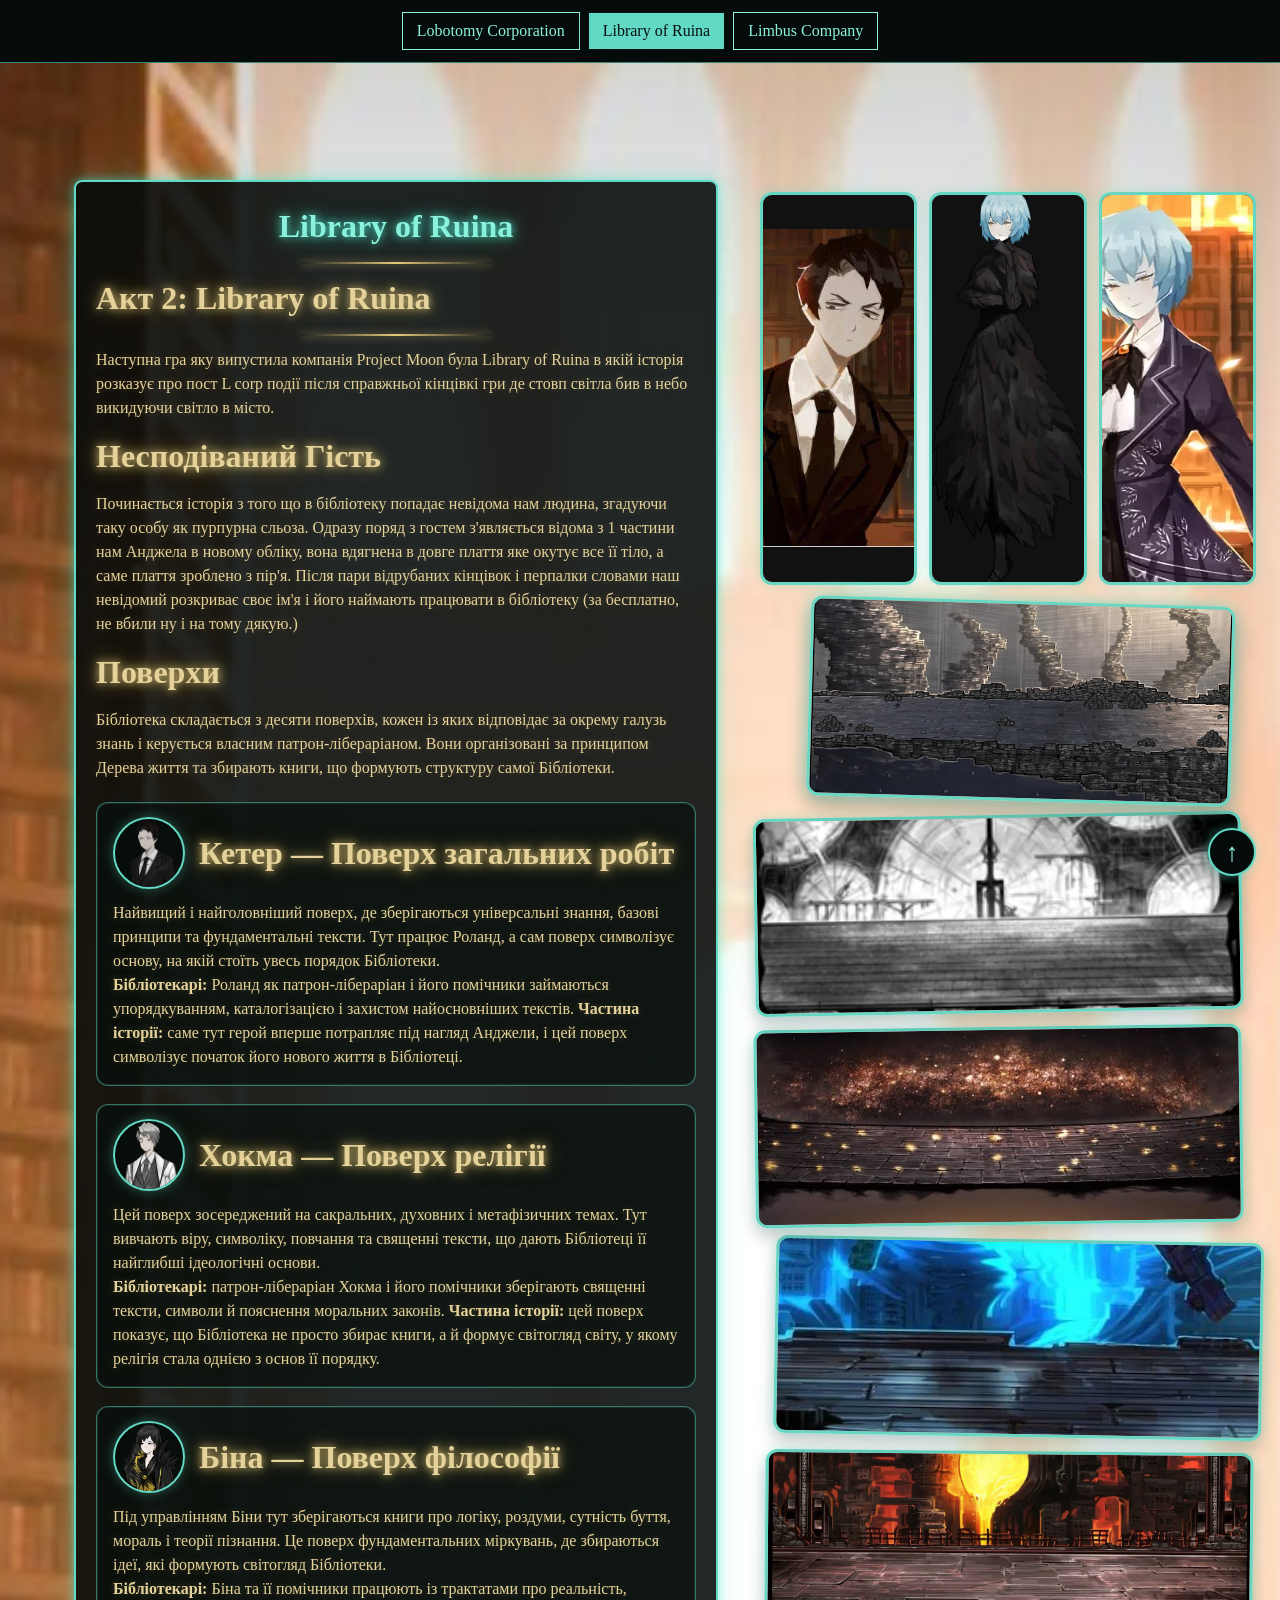
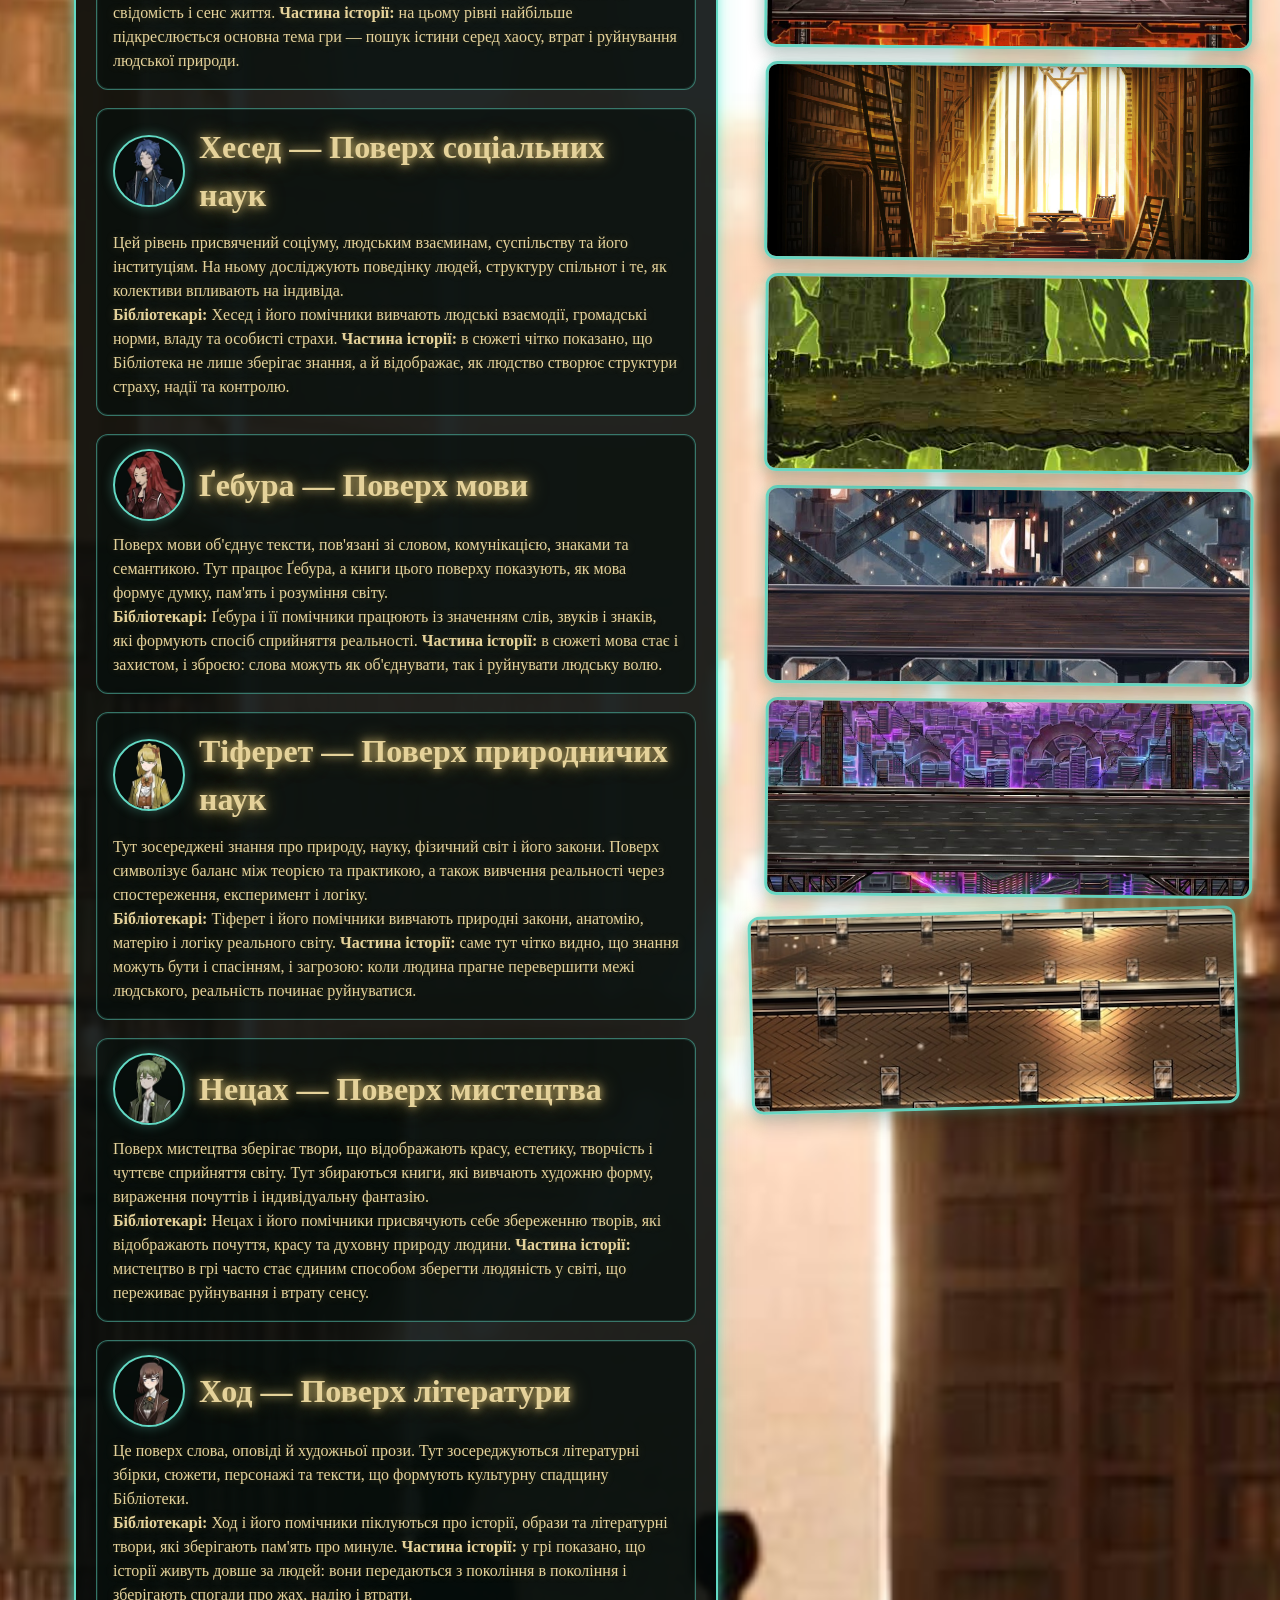
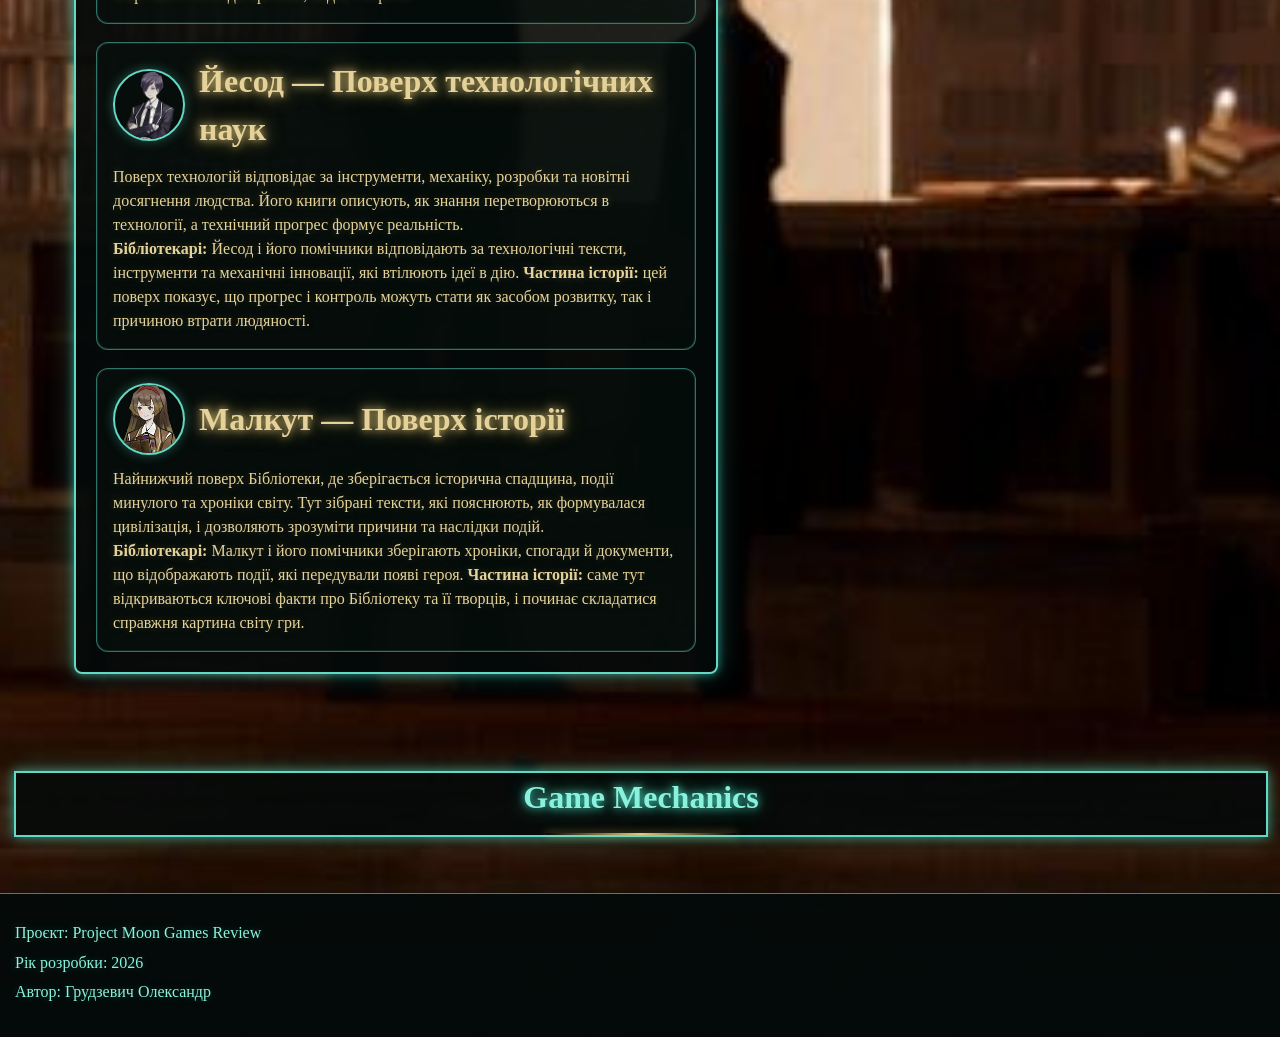
==== library-of-ruina.html @ 5ac2c351 "Add files via upload" ====
<!DOCTYPE html>
<html lang="uk">
    <head>
        <meta charset="UTF-8">
        <meta name="viewport" content="width=device-width, initial-scale=1.0">
        <link rel="stylesheet" href="css/library-of-ruina.css">
        <title>Library of Ruina | Project Moon</title>
    </head>
    <body class="library-page">
        <header class="library-masthead" id="page-top">
            <nav class="site-nav" aria-label="Навігація між сторінками сайту">
                <a href="Lobotomy.html">Lobotomy Corporation</a>
                <a href="library-of-ruina.html" aria-current="page">Library of Ruina</a>
                <a href="limbus-company.html">Limbus Company</a>
            </nav>
        </header>   
        <main>
            <section class="library-section">
                <div class="container">
                    <div class="card cyan-gold-card">
                        <h3>Library of Ruina</h3>
                        <div class="review-placeholder">
                            <h1>Акт 2: Library of Ruina</h1>
                            <p>Наступна гра яку випустила компанія Project Moon була Library of Ruina в якій історія розказує про пост L corp події після справжньої кінцівкі гри де стовп світла бив в небо викидуючи світло в місто.</p>
                            <h2>Несподіваний Гість</h2>
                            <p>Починається історія з того що в бібліотеку попадає невідома нам людина, згадуючи таку особу як пурпурна сльоза. Одразу поряд з гостем з'являється відома з 1 частини нам Анджела в новому обліку, вона вдягнена в довге плаття яке окутує все її тіло, а саме плаття зроблено з пір'я. Після пари відрубаних кінцівок і перпалки словами наш невідомий розкриває своє ім'я і його наймають працювати в бібліотеку (за бесплатно, не вбили ну і на тому дякую.)</p>
                            <h2>Поверхи</h2>
                            <p>Бібліотека складається з десяти поверхів, кожен із яких відповідає за окрему галузь знань і керується власним патрон-лібераріаном. Вони організовані за принципом Дерева життя та збирають книги, що формують структуру самої Бібліотеки.</p>
                            <div class="floor-encyclopedia">
                                <article class="floor-entry">
                                    <div class="floor-entry-header">
                                        <figure class="librarian-portrait">
                                            <img src="css/image/RolandProfile.webp" alt="Роланд" />
                                        </figure>
                                        <h3>Кетер — Поверх загальних робіт</h3>
                                    </div>
                                    <p>Найвищий і найголовніший поверх, де зберігаються універсальні знання, базові принципи та фундаментальні тексти. Тут працює Роланд, а сам поверх символізує основу, на якій стоїть увесь порядок Бібліотеки.</p>
                                    <p><strong>Бібліотекарі:</strong> Роланд як патрон-лібераріан і його помічники займаються упорядкуванням, каталогізацією і захистом найосновніших текстів. <strong>Частина історії:</strong> саме тут герой вперше потрапляє під нагляд Анджели, і цей поверх символізує початок його нового життя в Бібліотеці.</p>
                                </article>
                                <article class="floor-entry">
                                    <div class="floor-entry-header">
                                        <figure class="librarian-portrait">
                                            <img src="css/image/HokmaProfile.webp" alt="Хокма" />
                                        </figure>
                                        <h3>Хокма — Поверх релігії</h3>
                                    </div>
                                    <p>Цей поверх зосереджений на сакральних, духовних і метафізичних темах. Тут вивчають віру, символіку, повчання та священні тексти, що дають Бібліотеці її найглибші ідеологічні основи.</p>
                                    <p><strong>Бібліотекарі:</strong> патрон-лібераріан Хокма і його помічники зберігають священні тексти, символи й пояснення моральних законів. <strong>Частина історії:</strong> цей поверх показує, що Бібліотека не просто збирає книги, а й формує світогляд світу, у якому релігія стала однією з основ її порядку.</p>
                                </article>
                                <article class="floor-entry">
                                    <div class="floor-entry-header">
                                        <figure class="librarian-portrait">
                                            <img src="css/image/BinahProfile.webp" alt="Біна" />
                                        </figure>
                                        <h3>Біна — Поверх філософії</h3>
                                    </div>
                                    <p>Під управлінням Біни тут зберігаються книги про логіку, роздуми, сутність буття, мораль і теорії пізнання. Це поверх фундаментальних міркувань, де збираються ідеї, які формують світогляд Бібліотеки.</p>
                                    <p><strong>Бібліотекарі:</strong> Біна та її помічники працюють із трактатами про реальність, свідомість і сенс життя. <strong>Частина історії:</strong> на цьому рівні найбільше підкреслюється основна тема гри — пошук істини серед хаосу, втрат і руйнування людської природи.</p>
                                </article>
                                <article class="floor-entry">
                                    <div class="floor-entry-header">
                                        <figure class="librarian-portrait">
                                            <img src="css/image/ChesedProfile.webp" alt="Хесед" />
                                        </figure>
                                        <h3>Хесед — Поверх соціальних наук</h3>
                                    </div>
                                    <p>Цей рівень присвячений соціуму, людським взаєминам, суспільству та його інституціям. На ньому досліджують поведінку людей, структуру спільнот і те, як колективи впливають на індивіда.</p>
                                    <p><strong>Бібліотекарі:</strong> Хесед і його помічники вивчають людські взаємодії, громадські норми, владу та особисті страхи. <strong>Частина історії:</strong> в сюжеті чітко показано, що Бібліотека не лише зберігає знання, а й відображає, як людство створює структури страху, надії та контролю.</p>
                                </article>
                                <article class="floor-entry">
                                    <div class="floor-entry-header">
                                        <figure class="librarian-portrait">
                                            <img src="css/image/GeburaProfile.webp" alt="Ґебура" />
                                        </figure>
                                        <h3>Ґебура — Поверх мови</h3>
                                    </div>
                                    <p>Поверх мови об'єднує тексти, пов'язані зі словом, комунікацією, знаками та семантикою. Тут працює Ґебура, а книги цього поверху показують, як мова формує думку, пам'ять і розуміння світу.</p>
                                    <p><strong>Бібліотекарі:</strong> Ґебура і її помічники працюють із значенням слів, звуків і знаків, які формують спосіб сприйняття реальності. <strong>Частина історії:</strong> в сюжеті мова стає і захистом, і зброєю: слова можуть як об'єднувати, так і руйнувати людську волю.</p>
                                </article>
                                <article class="floor-entry">
                                    <div class="floor-entry-header">
                                        <figure class="librarian-portrait">
                                            <img src="css/image/TipherethProfile.webp" alt="Тіферет" />
                                        </figure>
                                        <h3>Тіферет — Поверх природничих наук</h3>
                                    </div>
                                    <p>Тут зосереджені знання про природу, науку, фізичний світ і його закони. Поверх символізує баланс між теорією та практикою, а також вивчення реальності через спостереження, експеримент і логіку.</p>
                                    <p><strong>Бібліотекарі:</strong> Тіферет і його помічники вивчають природні закони, анатомію, матерію і логіку реального світу. <strong>Частина історії:</strong> саме тут чітко видно, що знання можуть бути і спасінням, і загрозою: коли людина прагне перевершити межі людського, реальність починає руйнуватися.</p>
                                </article>
                                <article class="floor-entry">
                                    <div class="floor-entry-header">
                                        <figure class="librarian-portrait">
                                            <img src="css/image/NetzachProfile.webp" alt="Нецах" />
                                        </figure>
                                        <h3>Нецах — Поверх мистецтва</h3>
                                    </div>
                                    <p>Поверх мистецтва зберігає твори, що відображають красу, естетику, творчість і чуттєве сприйняття світу. Тут збираються книги, які вивчають художню форму, вираження почуттів і індивідуальну фантазію.</p>
                                    <p><strong>Бібліотекарі:</strong> Нецах і його помічники присвячують себе збереженню творів, які відображають почуття, красу та духовну природу людини. <strong>Частина історії:</strong> мистецтво в грі часто стає єдиним способом зберегти людяність у світі, що переживає руйнування і втрату сенсу.</p>
                                </article>
                                <article class="floor-entry">
                                    <div class="floor-entry-header">
                                        <figure class="librarian-portrait">
                                            <img src="css/image/HodProfile.webp" alt="Ход" />
                                        </figure>
                                        <h3>Ход — Поверх літератури</h3>
                                    </div>
                                    <p>Це поверх слова, оповіді й художньої прози. Тут зосереджуються літературні збірки, сюжети, персонажі та тексти, що формують культурну спадщину Бібліотеки.</p>
                                    <p><strong>Бібліотекарі:</strong> Ход і його помічники піклуються про історії, образи та літературні твори, які зберігають пам'ять про минуле. <strong>Частина історії:</strong> у грі показано, що історії живуть довше за людей: вони передаються з покоління в покоління і зберігають спогади про жах, надію і втрати.</p>
                                </article>
                                <article class="floor-entry">
                                    <div class="floor-entry-header">
                                        <figure class="librarian-portrait">
                                            <img src="css/image/YesodProfile.webp" alt="Йесод" />
                                        </figure>
                                        <h3>Йесод — Поверх технологічних наук</h3>
                                    </div>
                                    <p>Поверх технологій відповідає за інструменти, механіку, розробки та новітні досягнення людства. Його книги описують, як знання перетворюються в технології, а технічний прогрес формує реальність.</p>
                                    <p><strong>Бібліотекарі:</strong> Йесод і його помічники відповідають за технологічні тексти, інструменти та механічні інновації, які втілюють ідеї в дію. <strong>Частина історії:</strong> цей поверх показує, що прогрес і контроль можуть стати як засобом розвитку, так і причиною втрати людяності.</p>
                                </article>
                                <article class="floor-entry">
                                    <div class="floor-entry-header">
                                        <figure class="librarian-portrait">
                                            <img src="css/image/MalkuthProfile.webp" alt="Малкут" />
                                        </figure>
                                        <h3>Малкут — Поверх історії</h3>
                                    </div>
                                    <p>Найнижчий поверх Бібліотеки, де зберігається історична спадщина, події минулого та хроніки світу. Тут зібрані тексти, які пояснюють, як формувалася цивілізація, і дозволяють зрозуміти причини та наслідки подій.</p>
                                    <p><strong>Бібліотекарі:</strong> Малкут і його помічники зберігають хроніки, спогади й документи, що відображають події, які передували появі героя. <strong>Частина історії:</strong> саме тут відкриваються ключові факти про Бібліотеку та її творців, і починає складатися справжня картина світу гри.</p>
                                </article>
                            </div>
                        </div>
                    </div>

                    <div class="media-frame" aria-label="Галерея персонажів та поверхів">
                        <div class="media-pair">
                            <figure class="portrait portrait-left">
                                <img src="css/image/Roland.jfif" alt="Roland" />
                            </figure>
                            <figure class="portrait portrait-center">
                                <img src="css/image/299px-AngelaAltFullBody.webp" alt="Angela" />
                            </figure>
                            <figure class="portrait portrait-right">
                                <img src="css/image/Angela.webp" alt="Angela" />
                            </figure>
                        </div>

                        <div class="floor-stack" aria-label="Поверхи бібліотеки в порядку від Кетера до Истории">
                            <figure class="floor-card floor-card--keter">
                                <img src="css/image/Floor%20of%20general%20works.jfif" alt="Keter" />
                            </figure>
                            <figure class="floor-card floor-card--religion">
                                <img src="css/image/floor%20of%20religion.webp" alt="Floor of religion" />
                            </figure>
                            <figure class="floor-card floor-card--philosophy">
                                <img src="css/image/floor%20of%20philosophy.jfif" alt="Floor of philosophy" />
                            </figure>
                            <figure class="floor-card floor-card--social">
                                <img src="css/image/floor%20of%20social%20sciences.jfif" alt="Floor of social sciences" />
                            </figure>
                            <figure class="floor-card floor-card--language">
                                <img src="css/image/floor%20of%20language.jpg" alt="Floor of language" />
                            </figure>
                            <figure class="floor-card floor-card--nature">
                                <img src="css/image/floor%20of%20natural%20sciences.jpg" alt="Floor of natural sciences" />
                            </figure>
                            <figure class="floor-card floor-card--art">
                                <img src="css/image/Floor%20of%20art.jpg" alt="Floor of art" />
                            </figure>
                            <figure class="floor-card floor-card--literature">
                                <img src="css/image/floor%20of%20literature.jpg" alt="Floor of literature" />
                            </figure>
                            <figure class="floor-card floor-card--technology">
                                <img src="css/image/floor%20of%20technologi%20science.jpg" alt="Floor of technology" />
                            </figure>
                            <figure class="floor-card floor-card--history">
                                <img src="css/image/floor%20of%20history.jfif" alt="Floor of history" />
                            </figure>
                        </div>
                    </div>
                </div>
            </section>
            <section class="game-mechanics">
                <div class="container">
                    <div class="game-mechanics-card">
                        <h3>Game Mechanics</h3>
                    </div>
                </div>
            </section>
        </main>
        <footer class="site-footer">
            <p>Проєкт: Project Moon Games Review</p>
            <p>Рік розробки: 2026</p>
            <p>Автор: Грудзевич Олександр</p>
        </footer>
        <a class="back-to-top" href="#page-top" aria-label="Повернутися нагору">↑</a>
    </body>
</html>
---- css/library-of-ruina.css ----
html {
    scroll-behavior: smooth;
    scroll-padding-top: 120px;
}
* {
    box-sizing: border-box;
    margin: 0;
    padding: 0;
}
body {
    background-color: #000000;
    font-family: Arial, sans-serif;
    background: #050b0b url("image/backgrouhnd.jpg") center/cover no-repeat;
    background-position: center center;
    background-size: cover;
}
h1,
h2,
h3,
h4 {
    font-family: Georgia, "Times New Roman", serif;
    line-height: 1.5;
}
p {
    color: #d6c6ae;
    text-align: left;
    font-family: Georgia, "Times New Roman", serif;
    line-height: 1.5;
}
.container {
    max-width: 1000px;
    margin: 0 auto;
    padding: 0 15px;
}
.card {
    margin-bottom: 25px;
    padding: 20px;
    background-color: #000000;
    border: 3.3px solid #0b2261;
    border-radius: 8px;
    box-shadow: 0 0 8px #1749c7, 0 0 18px rgba(23, 73, 199, 0.75), 0 0 32px rgba(23, 73, 199, 0.45);
}
.site-nav {
    position: fixed;
    top: 0;
    left: 0;
    z-index: 1000;
    width: 100%;
    display: flex;
    flex-wrap: wrap;
    justify-content: center;
    gap: 8px;
    padding: 12px 0;
}
.site-nav a {
    padding: 9px 14px;
    border: 1px solid currentColor;
    color: inherit;
    font-family: Georgia, "Times New Roman", serif;
    text-decoration: none;
    transition: background-color 0.2s ease, color 0.2s ease, box-shadow 0.2s ease;
}
.site-nav a:hover,
.site-nav a:focus-visible,
.site-nav a[aria-current="page"] {
    background-color: currentColor;
    box-shadow: 0 0 12px currentColor;
}
.library-page .site-nav {
    background: #050b0b;
    border-bottom: 1px solid rgba(98, 217, 196, 0.6);
    color: #8af2dc;
}
.library-page .site-nav a:hover,
.library-page .site-nav a:focus-visible,
.library-page .site-nav a[aria-current="page"] {
    color: #06100f;
    background-color: #62d9c4;
}
.back-to-top {
    position: fixed;
    right: 24px;
    bottom: 24px;
    z-index: 1001;
    display: flex;
    width: 48px;
    height: 48px;
    align-items: center;
    justify-content: center;
    border: 2px solid #62d9c4;
    border-radius: 50%;
    background: #050b0b;
    color: #8af2dc;
    font-size: 26px;
    line-height: 1;
    text-decoration: none;
    box-shadow: 0 0 12px rgba(67, 235, 207, 0.4);
    transition: background-color 0.2s ease, color 0.2s ease, transform 0.2s ease, box-shadow 0.2s ease;
}
.back-to-top:hover,
.back-to-top:focus-visible {
    transform: translateY(-3px);
    background: #62d9c4;
    color: #06100f;
    box-shadow: 0 0 18px rgba(67, 235, 207, 0.75);
}
.site-footer {
    padding: 22px 15px 28px;
    margin-top: 20px;
    background: rgba(4, 10, 10, 0.96);
    border-top: 1px solid rgba(98, 217, 196, 0.6);
    text-align: center;
    box-shadow: 0 -8px 18px rgba(3, 12, 11, 0.35);
}
.site-footer p {
    margin: 4px 0;
    color: #8af2dc;
    font-family: Georgia, "Times New Roman", serif;
    line-height: 1.6;
    text-shadow: 0 0 10px rgba(83, 255, 224, 0.25);
}
.library-masthead {
    padding: 120px 0 24px;
    color: #8af2dc;
    text-align: center;
}
.library-masthead h1{
    padding: 14px 16px 0;
    color: #8af2dc;
    font-size: clamp(28px, 5vw, 46px);
    text-shadow: 0 0 10px rgba(83, 255, 224, 0.8), 0 0 24px rgba(83, 255, 224, 0.4);
}
.library-section {
    padding: 36px 0;
    
}
.library-section > .container {
    display: grid;
    grid-template-columns: minmax(0, 1.7fr) minmax(300px, 520px);
    align-items: start;
    gap: 30px;
    max-width: 1440px;
    margin-left: 60px;
    margin-right: 0;
    padding-left: clamp(6px, 3vw, 14px);
    padding-right: 12px;
}
.library-section .cyan-gold-card {
    width: 100%;
    max-width: none;
    margin-left: 0;
    margin-right: 0;
    background: rgba(4, 10, 10, 0.88);
    border: 2px solid #62d9c4;
    box-shadow: 0 0 10px rgba(67, 235, 207, 0.55), 0 0 28px rgba(67, 235, 207, 0.25);
}
.library-section h3 {
    color: #8af2dc;
    font-size: 32px;
    text-align: center;
    text-shadow: 0 0 8px rgba(83, 255, 224, 0.85), 0 0 20px rgba(83, 255, 224, 0.5);
}
.library-section h3::after,
.library-section .review-placeholder h1::after {
    display: block;
    width: min(190px, 45%);
    height: 2px;
    margin: 12px auto 0;
    background: linear-gradient(90deg, transparent, #e5c779, transparent);
    box-shadow: 0 0 8px rgba(229, 199, 121, 0.7);
    content: "";
}
.game-mechanics {
    padding: 36px 0;
}
.game-mechanics > .container {
    display: flex;
    align-items: center;
    justify-content: center;
    gap: 28px;
    max-width: none;
    margin: 0 auto;
    padding-left: clamp(6px, 3vw, 14px);
    padding-right: 12px;
}
.game-mechanics .game-mechanics-card {
    width: min(1300px, 100%);
    margin: 0 auto;
    background: rgba(4, 10, 10, 0.88);
    border: 2px solid #62d9c4;
    box-shadow: 0 0 10px rgba(67, 235, 207, 0.55), 0 0 28px rgba(67, 235, 207, 0.25);
}
.game-mechanics h3 {
    color: #8af2dc; 
    font-size: 32px;
    text-align: center;
    text-shadow: 0 0 8px rgba(83, 255, 224, 0.85), 0 0 20px rgba(83, 255, 224, 0.5);
}
.game-mechanics h3::after {
    display: block;
    width: min(190px, 45%);
    height: 2px;
    margin: 12px auto 0;
    background: linear-gradient(90deg, transparent, #e5c779, transparent);
    box-shadow: 0 0 8px rgba(229, 199, 121, 0.7);
    content: "";
}
.review-placeholder {
    display: grid;
    gap: 12px;
    padding-top: 10px;
}
    .library-section .review-placeholder p {
    color: #e5d29a;
    text-shadow: 0 0 8px rgba(229, 199, 121, 0.25);
}
.library-section .review-placeholder h1,
.library-section .review-placeholder h2,
.library-section .review-placeholder h3,
.library-section .review-placeholder h4 {
    color: #e5d29a;
    font-size: 32px;
    text-shadow: 0 0 8px rgb(216, 192, 119), 0 0 20px rgb(143, 122, 62);
}
.floor-encyclopedia {
    display: grid;
    gap: 18px;
    padding-top: 10px;
}
.floor-entry {
    padding: 14px 16px 16px;
    border: 1px solid rgba(98, 217, 196, 0.5);
    border-radius: 12px;
    background: rgba(7, 15, 13, 0.68);
    box-shadow: inset 0 0 0 1px rgba(98, 217, 196, 0.12);
}
.floor-entry-header {
    display: flex;
    align-items: center;
    gap: 14px;
    margin-bottom: 12px;
}
.floor-entry-header h3 {
    flex: 1;
    margin: 0;
    font-size: clamp(20px, 2.2vw, 28px);
    text-align: left;
    text-shadow: 0 0 8px rgba(83, 255, 224, 0.6), 0 0 18px rgba(83, 255, 224, 0.28);
}
.floor-entry-header h3::after {
    display: none;
}
.librarian-portrait {
    width: 72px;
    height: 72px;
    overflow: hidden;
    border: 2px solid #62d9c4;
    border-radius: 50%;
    background: rgba(6, 12, 11, 0.6);
    box-shadow: 0 0 12px rgba(98, 217, 196, 0.35);
    flex-shrink: 0;
}
.librarian-portrait img {
    display: block;
    width: 100%;
    height: 100%;
    object-fit: cover;
    object-position: center;
}

.media-frame {
    order: 1;
    width: min(100%, 520px);
    flex-shrink: 0;
    margin-left: auto;
    height: auto;
    padding: 12px;
    background: transparent;
    display: flex;
    flex-direction: column;
    gap: 12px;
    position: sticky;
    top: 96px;
}

.media-pair {
    width: 100%;
    display: grid;
    grid-template-columns: repeat(3, minmax(0, 1fr));
    gap: 12px;
    height: 100%;
}

.floor-stack {
    display: flex;
    flex-direction: column;
    align-items: center;
    justify-content: flex-start;
    width: 100%;
    margin: 6px auto 0;
    padding: 0 4px 6px;
    gap: 14px;
    overflow: visible;
}

.floor-card {
    position: relative;
    width: min(100%, 500px);
    margin: 0;
    overflow: hidden;
    border: 3px solid rgba(98, 217, 196, 0.95);
    border-radius: 12px;
    background: rgba(6, 12, 11, 0.2);
    box-shadow: 0 0 12px rgba(98, 217, 196, 0.35), 0 10px 18px rgba(0, 0, 0, 0.2);
    transform-origin: center bottom;
    flex-shrink: 0;
}

.floor-card img {
    display: block;
    width: 100%;
    height: clamp(180px, 15vw, 260px);
    object-fit: cover;
    object-position: center;
    background: #111;
}

.floor-card--keter {
    z-index: 30;
    width: min(94%, 420px);
    transform: translateX(10px) rotate(1.6deg) scale(1.01);
    box-shadow: 0 0 18px rgba(98, 217, 196, 0.7), 0 12px 20px rgba(0, 0, 0, 0.25);
}

.floor-card--religion {
    z-index: 9;
    transform: translateX(-8px) rotate(-1deg);
}

.floor-card--philosophy {
    z-index: 8;
    transform: translateX(-8px) rotate(-0.8deg);
}

.floor-card--social {
    z-index: 7;
    transform: translateX(9px) rotate(1deg);
}

.floor-card--language {
    z-index: 6;
    transform: translateX(0) rotate(0.5deg);
}

.floor-card--nature {
    z-index: 5;
    transform: translateX(0) rotate(0.5deg);
}

.floor-card--art {
    z-index: 4;
    transform: translateX(0) rotate(0.5deg);
}

.floor-card--literature {
    z-index: 3;
    transform: translateX(0) rotate(0.5deg);
}

.floor-card--technology {
    z-index: 2;
    transform: translateX(0) rotate(0.5deg);
}

.floor-card--history {
    z-index: 1;
    transform: translateX(-12px) rotate(-1.4deg);
}

.portrait {
    position: relative;
    height: auto;
    margin: 0;
    overflow: hidden;
    border: 3px solid rgba(98, 217, 196, 0.95);
    border-radius: 12px;
    background: rgba(6, 12, 11, 0.2);
    box-shadow: 0 0 12px rgba(98, 217, 196, 0.35);
}

.portrait img {
    display: block;
    width: 100%;
    height: 100%;
    object-fit: cover;
    object-position: center;
    background: #111;
}

.portrait-left img {
    object-fit: contain;
    object-position: center;
}

.portrait-right img {
    object-position: 62% center;
    transform: scale(1.05);
    transform-origin: center center;
}
.portrait-center img {
    object-position: center center;
    transform: scale(1.05);
    transform-origin: center center;
}

@media (max-width: 900px) {
    .library-section > .container {
        margin-left: 0;
        padding-left: 15px;
        padding-right: 15px;
        flex-direction: column;
    }

    .media-frame {
        width: 100%;
        margin-left: 0;
        min-height: unset;
    }

    .media-pair {
        grid-template-columns: 1fr;
    }
}
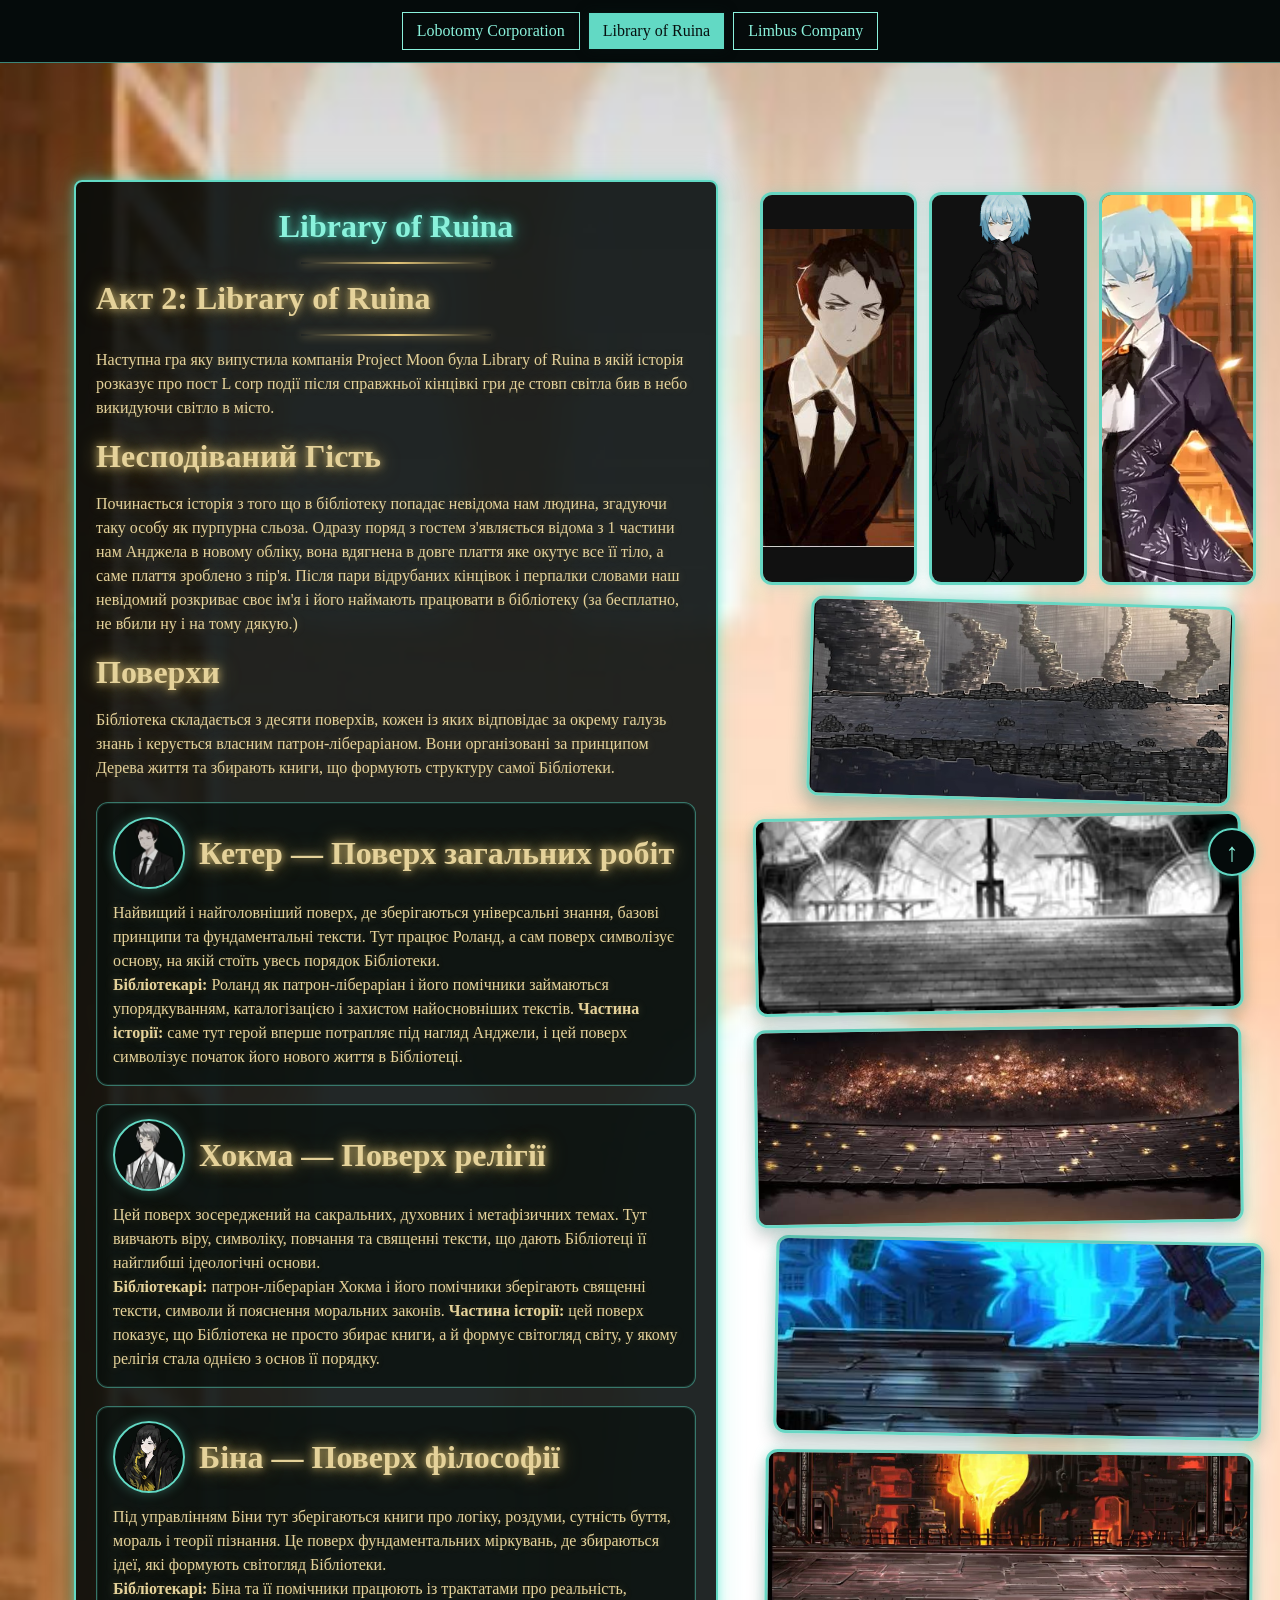
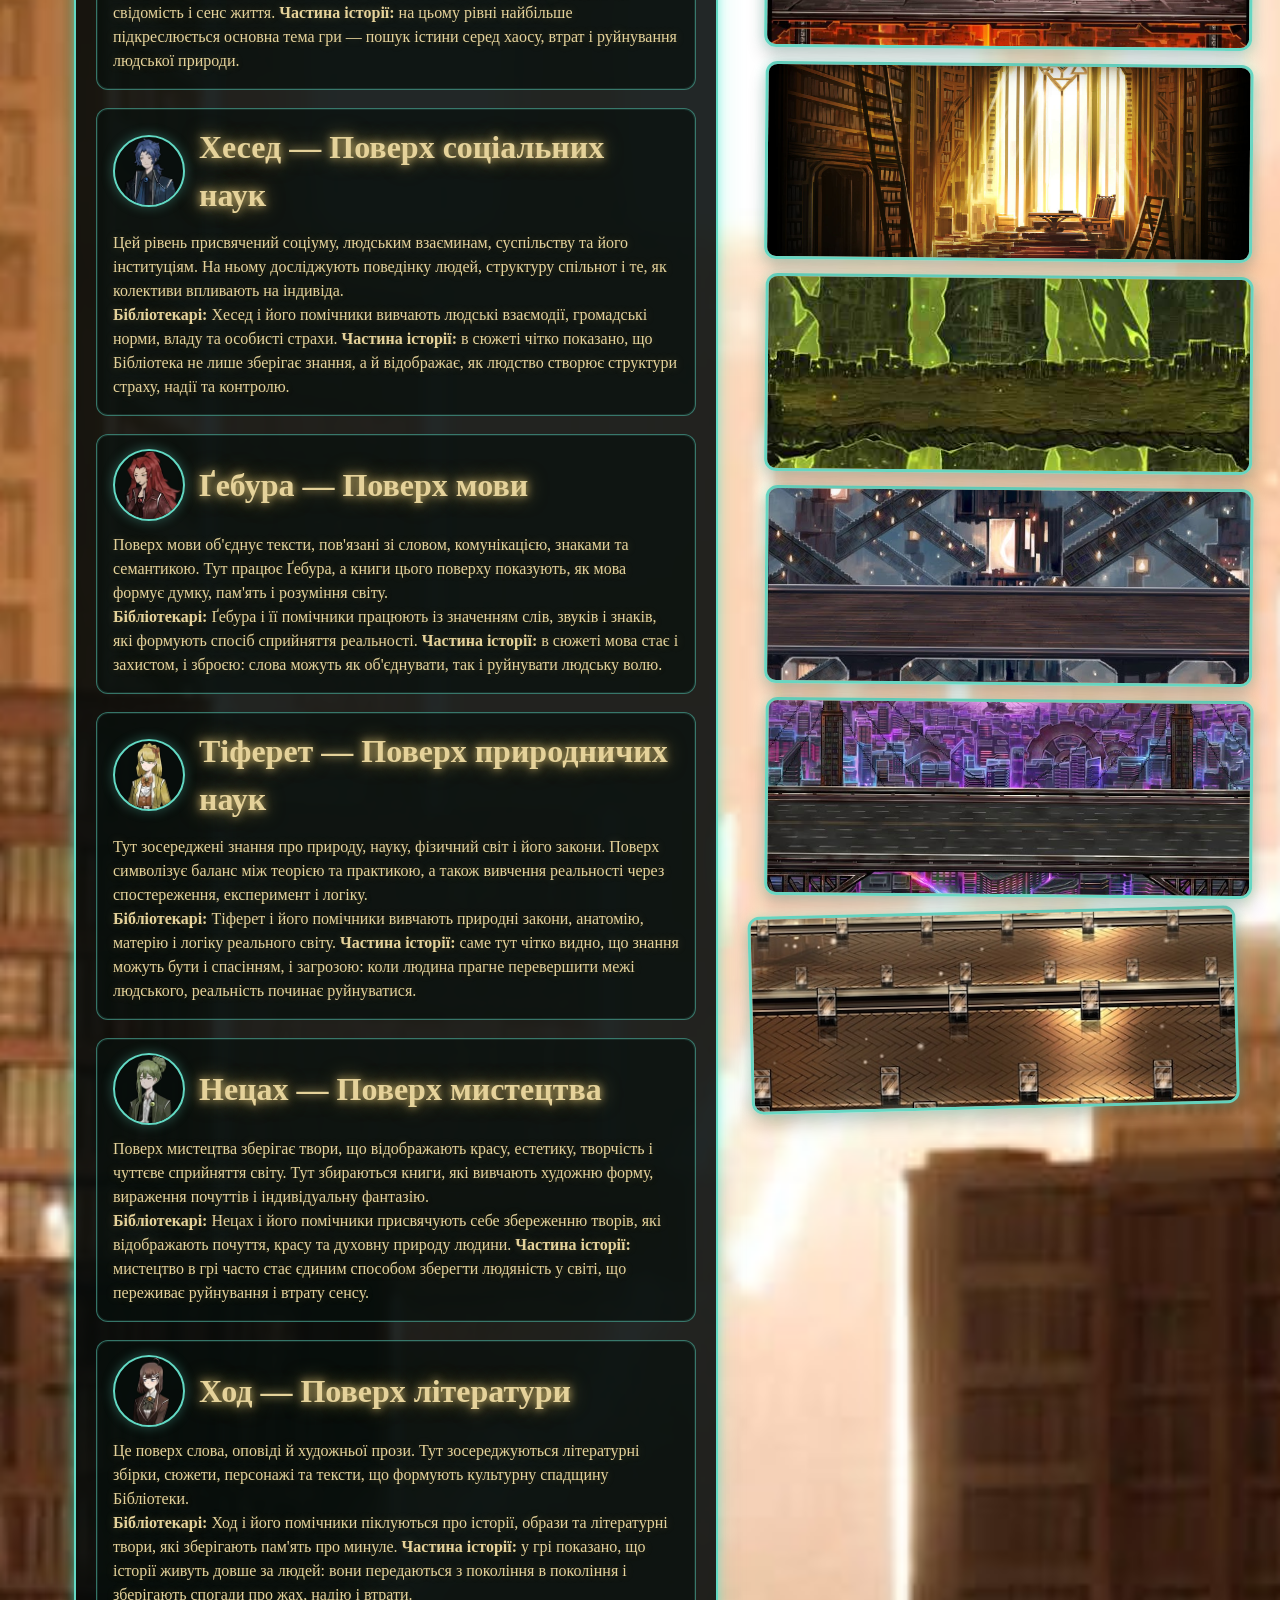
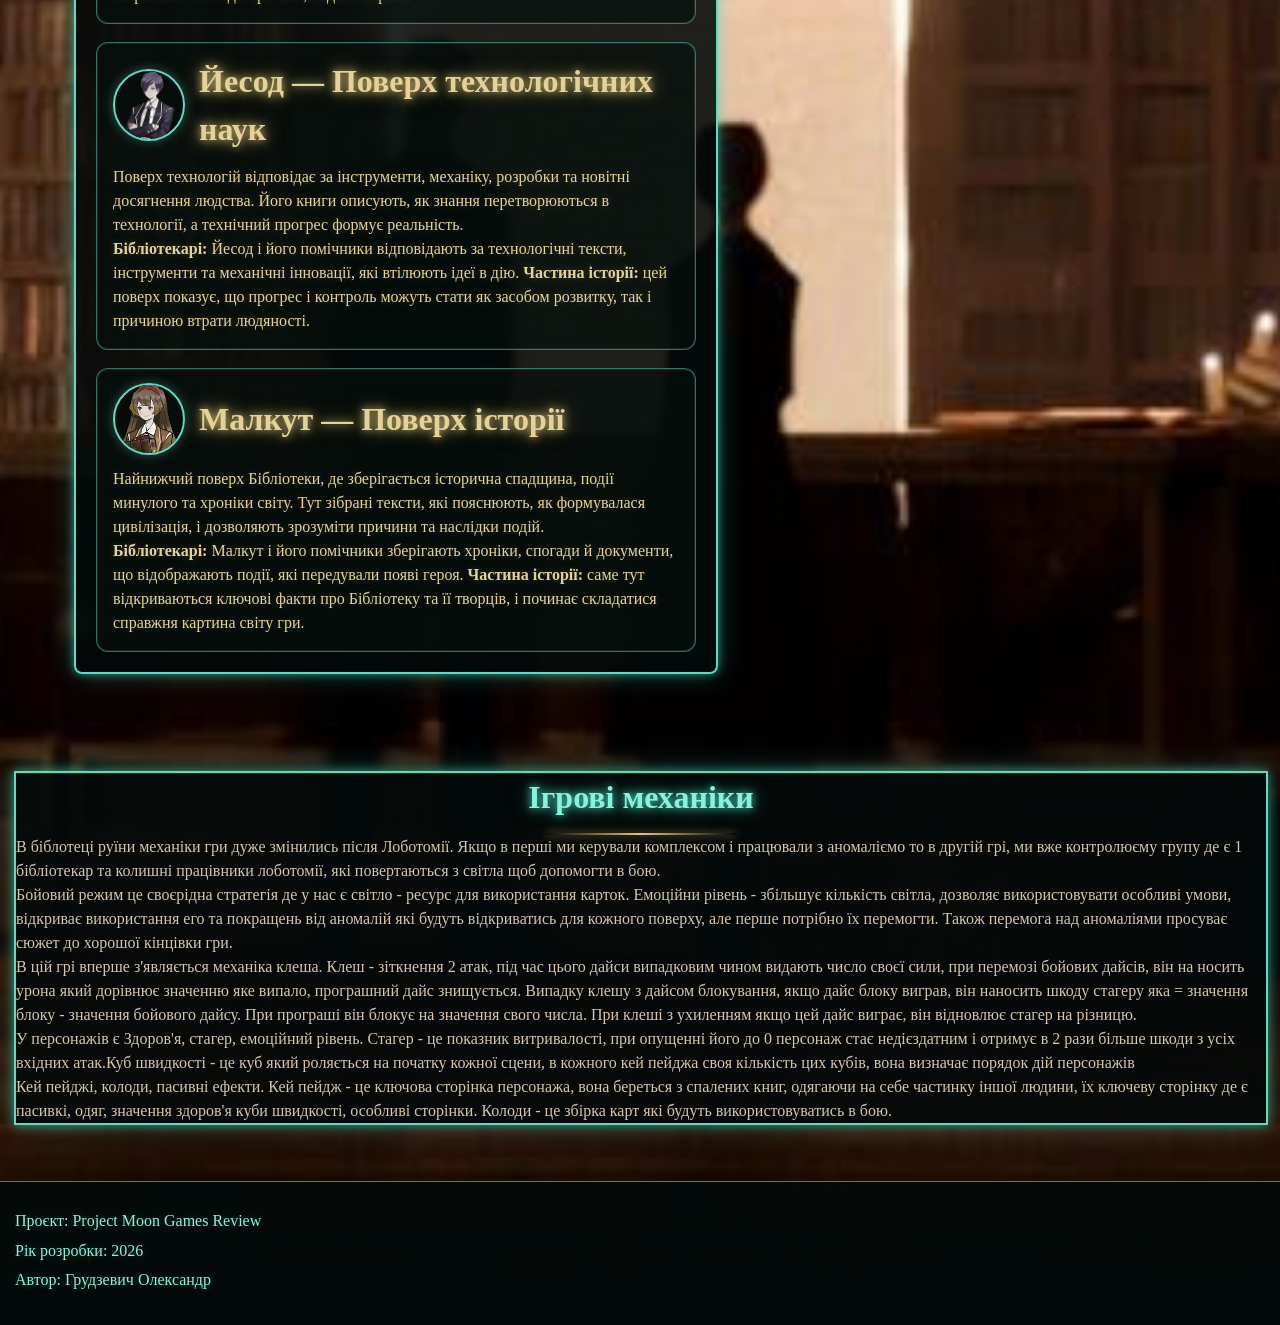
==== commit 75a41229: "Add files via upload" ====
--- a/library-of-ruina.html
+++ b/library-of-ruina.html
@@ -182,7 +182,12 @@
             <section class="game-mechanics">
                 <div class="container">
                     <div class="game-mechanics-card">
-                        <h3>Game Mechanics</h3>
+                        <h3>Ігрові механіки</h3>
+                        <p>В біблотеці руїни механіки гри дуже змінились після Лоботомії. Якщо в перші ми керували комплексом і працювали з аномаліємо то в другій грі, ми вже контролюєму групу де є 1 бібліотекар та колишні працівники лоботомії, які повертаються з світла щоб допомогти в бою.</p>
+                        <p>Бойовий режим це своєрідна стратегія де у нас є світло - ресурс для використання карток. Емоційни рівень - збільшує кількість світла, дозволяє використовувати особливі умови, відкриває використання его та покращень від аномалій які будуть відкриватись для кожного поверху, але перше потрібно їх перемогти. Також перемога над аномаліями просуває сюжет до хорошої кінцівки гри.</p>
+                        <p>В цій грі вперше з'являється механіка клеша. Клеш - зіткнення 2 атак, під час цього дайси випадковим чином видають число своєї сили, при перемозі бойових дайсів, він на носить урона який дорівнює значенню яке випало, програшний дайс знищується. Випадку клешу з дайсом блокування, якщо дайс блоку виграв, він наносить шкоду стагеру яка = значення блоку - значення бойового дайсу. При програші він блокує на значення свого числа. При клеші з ухиленням якщо цей дайс виграє, він відновлює стагер на різницю.</p>
+                        <p>У персонажів є Здоров'я, стагер, емоційний рівень. Стагер - це показник витривалості, при опущенні його до 0 персонаж стає недієздатним і отримує в 2 рази більше шкоди з усіх вхідних атак.Куб швидкості - це куб який роляється на початку кожної сцени, в кожного кей пейджа своя кількість цих кубів, вона визначає порядок дій персонажів</p>
+                        <p>Кей пейджі, колоди, пасивні ефекти. Кей пейдж - це ключова сторінка персонажа, вона береться з спалених книг, одягаючи на себе частинку іншої людини, їх ключеву сторінку де є пасивкі, одяг, значення здоров'я куби швидкості, особливі сторінки. Колоди - це збірка карт які будуть використовуватись в бою.</p>
                     </div>
                 </div>
             </section>
